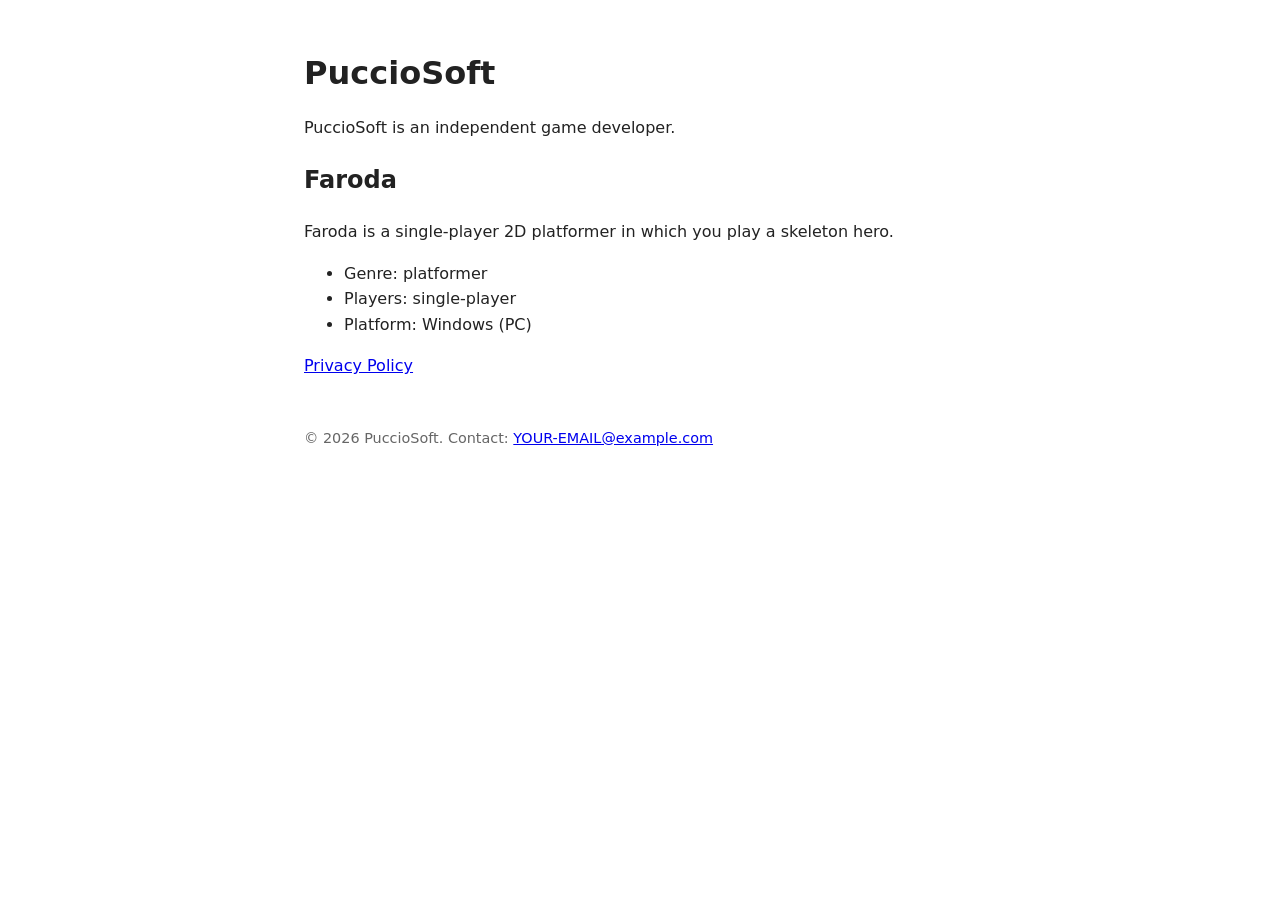
==== index.html @ 3f1264f8 "First commit Test pages" ====
<!doctype html>
<html lang="en">
<head>
<meta charset="utf-8">
<meta name="viewport" content="width=device-width, initial-scale=1">
<title>PuccioSoft – Faroda</title>
<meta name="description" content="Faroda is a single-player platformer by PuccioSoft.">
<style>
  body { font-family: system-ui, sans-serif; max-width: 42rem; margin: 3rem auto; padding: 0 1rem; line-height: 1.6; color: #222; }
  h1 { margin-bottom: .2rem; }
  footer { margin-top: 3rem; font-size: .9rem; color: #666; }
</style>
</head>
<body>
  <h1>PuccioSoft</h1>
  <p>PuccioSoft is an independent game developer.</p>

  <h2>Faroda</h2>
  <p>
    Faroda is a single-player 2D platformer in which you play a skeleton hero.
    <!-- Replace this with your own short description of the game. -->
  </p>
  <ul>
    <li>Genre: platformer</li>
    <li>Players: single-player</li>
    <li>Platform: Windows (PC)</li>
  </ul>

  <p><a href="privacy.html">Privacy Policy</a></p>

  <footer>
    &copy; 2026 PuccioSoft. Contact: <a href="mailto:YOUR-EMAIL@example.com">YOUR-EMAIL@example.com</a>
  </footer>
</body>
</html>
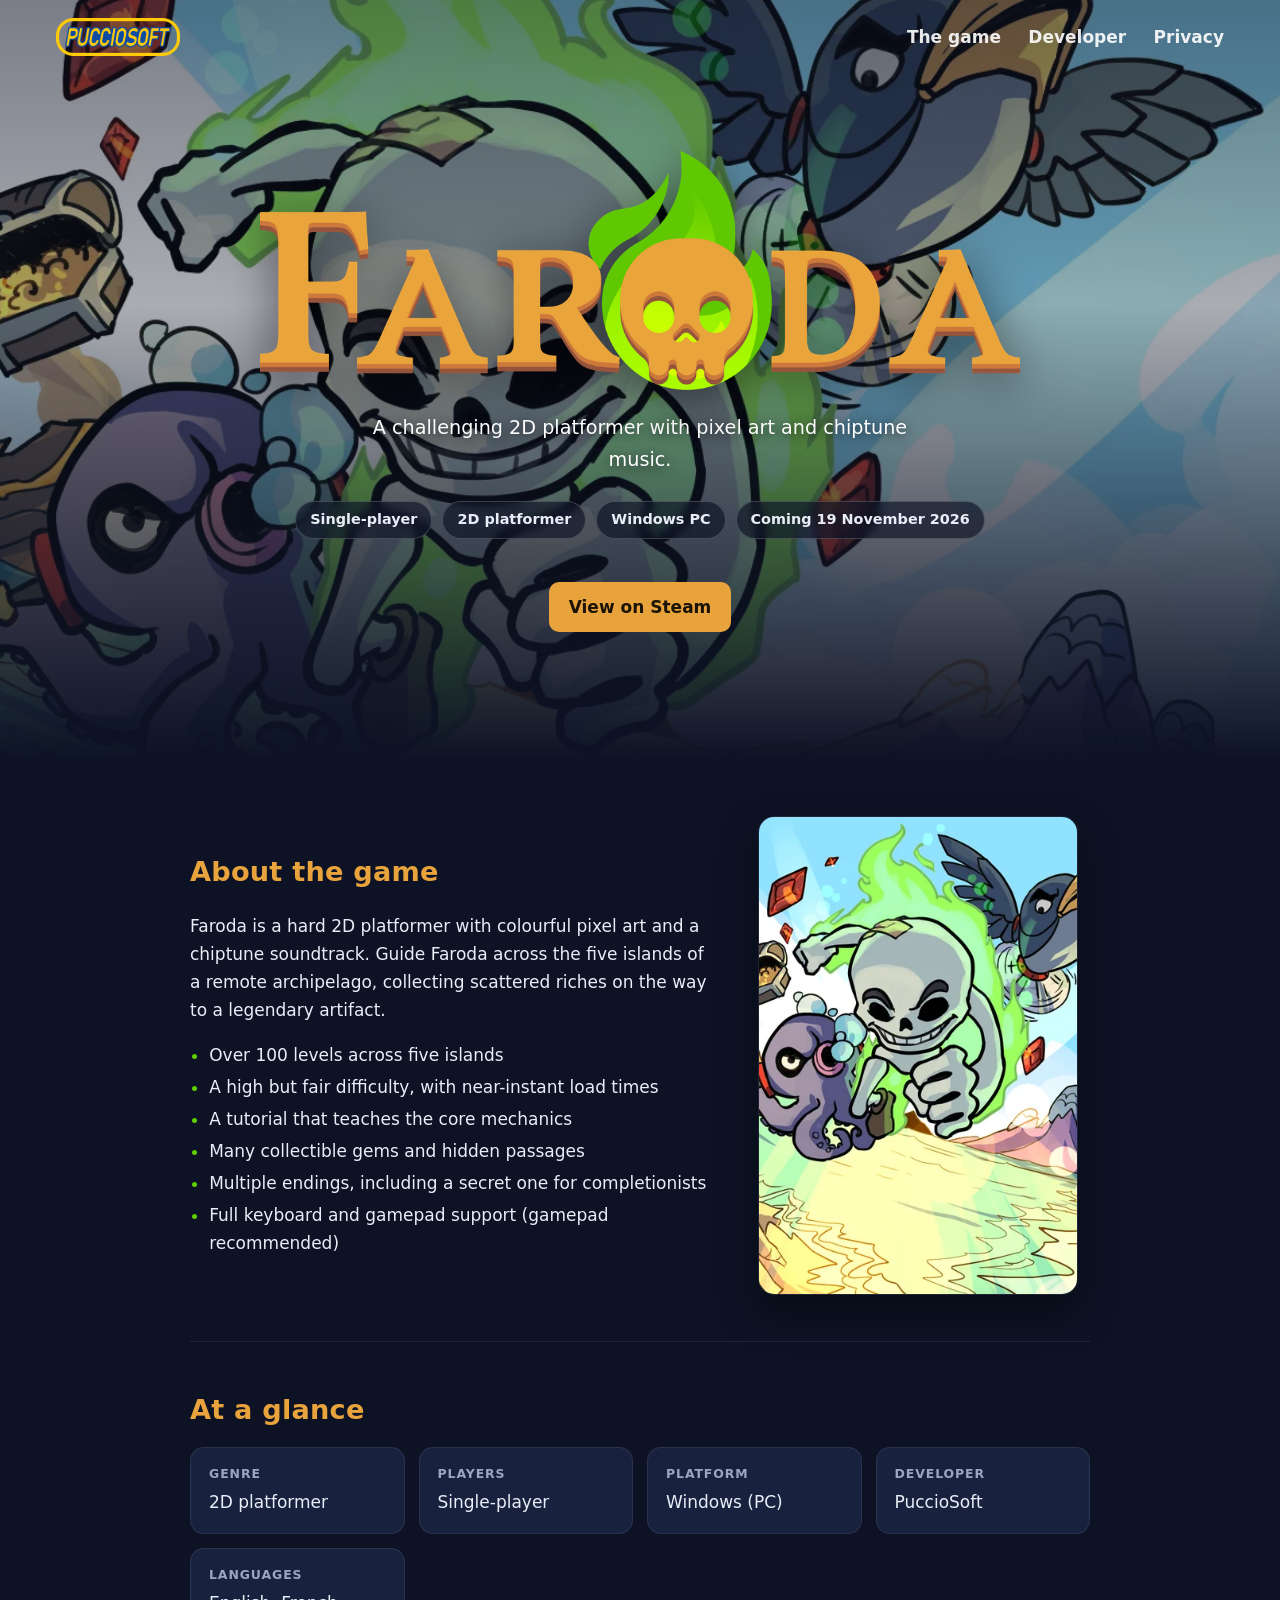
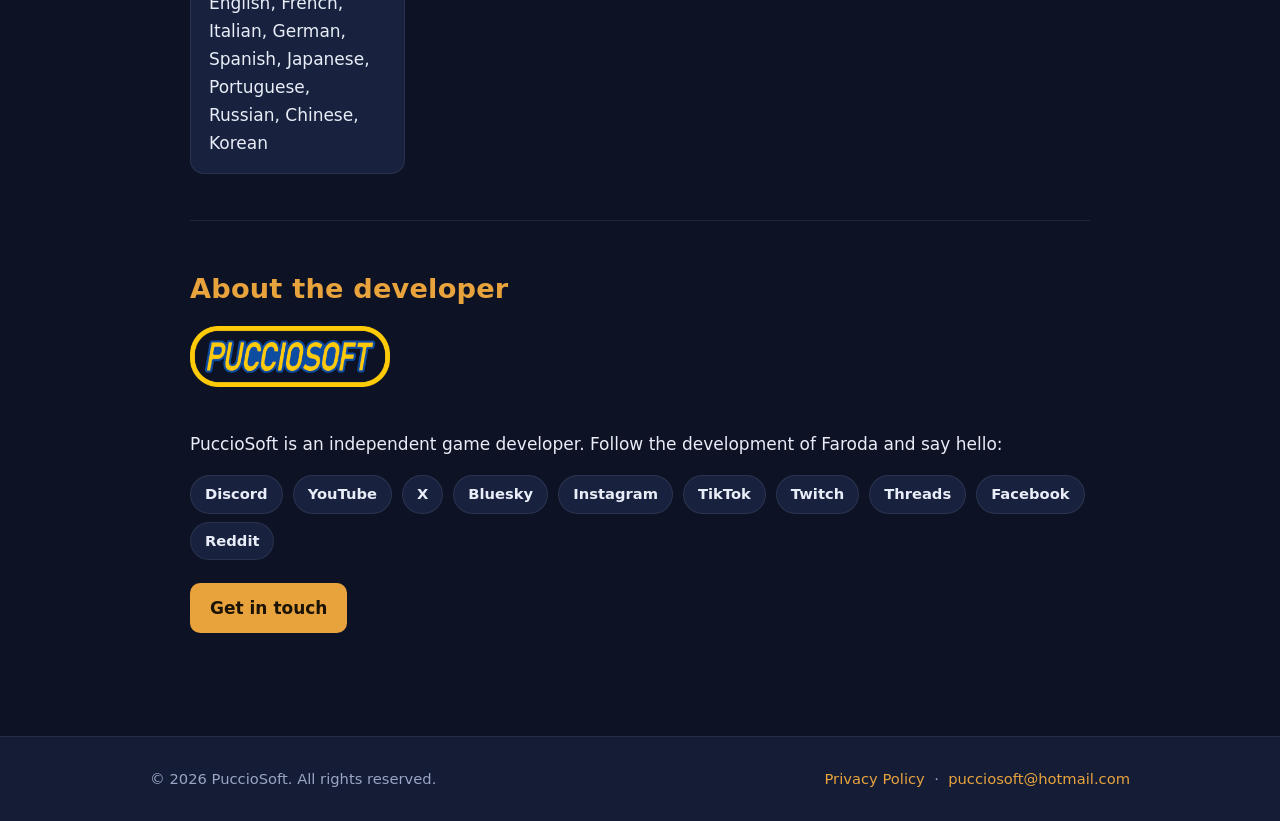
==== commit 6f6c8170: "Add files via upload" ====
--- a/index.html
+++ b/index.html
@@ -3,33 +3,103 @@
 <head>
 <meta charset="utf-8">
 <meta name="viewport" content="width=device-width, initial-scale=1">
-<title>PuccioSoft – Faroda</title>
-<meta name="description" content="Faroda is a single-player platformer by PuccioSoft.">
-<style>
-  body { font-family: system-ui, sans-serif; max-width: 42rem; margin: 3rem auto; padding: 0 1rem; line-height: 1.6; color: #222; }
-  h1 { margin-bottom: .2rem; }
-  footer { margin-top: 3rem; font-size: .9rem; color: #666; }
-</style>
+<title>Faroda – a challenging 2D platformer by PuccioSoft</title>
+<meta name="description" content="Faroda is a challenging single-player 2D platformer with pixel art and chiptune music, set across five islands and over 100 levels. Developed by PuccioSoft.">
+<meta property="og:title" content="Faroda – PuccioSoft">
+<meta property="og:description" content="A challenging 2D platformer with pixel art and chiptune music: five islands, over 100 levels.">
+<meta property="og:image" content="assets/hero.webp">
+<link rel="icon" type="image/png" href="assets/favicon.png">
+<link rel="stylesheet" href="style.css">
 </head>
 <body>
-  <h1>PuccioSoft</h1>
-  <p>PuccioSoft is an independent game developer.</p>
 
-  <h2>Faroda</h2>
-  <p>
-    Faroda is a single-player 2D platformer in which you play a skeleton hero.
-    <!-- Replace this with your own short description of the game. -->
-  </p>
-  <ul>
-    <li>Genre: platformer</li>
-    <li>Players: single-player</li>
-    <li>Platform: Windows (PC)</li>
-  </ul>
+<header class="nav">
+  <a href="index.html" aria-label="PuccioSoft home"><img src="assets/pucciosoft.png" alt="PuccioSoft"></a>
+  <nav>
+    <a class="link" href="#about">The game</a>
+    <a class="link" href="#developer">Developer</a>
+    <a class="link" href="privacy.html">Privacy</a>
+  </nav>
+</header>
 
-  <p><a href="privacy.html">Privacy Policy</a></p>
+<div class="hero">
+  <div>
+    <img class="title" src="assets/faroda-title.png" alt="Faroda">
+    <p class="tag">A challenging 2D platformer with pixel art and chiptune music.</p>
+    <div class="badges">
+      <span class="badge">Single-player</span>
+      <span class="badge">2D platformer</span>
+      <span class="badge">Windows PC</span>
+      <span class="badge">Coming 19 November 2026</span>
+    </div>
+    <p><a class="btn" href="https://store.steampowered.com/app/3585880/Faroda/" rel="noopener">View on Steam</a></p>
+  </div>
+</div>
 
-  <footer>
-    &copy; 2026 PuccioSoft. Contact: <a href="mailto:YOUR-EMAIL@example.com">YOUR-EMAIL@example.com</a>
-  </footer>
+<main>
+  <section id="about">
+    <div class="about">
+      <div>
+        <h2>About the game</h2>
+        <p>
+          Faroda is a hard 2D platformer with colourful pixel art and a chiptune soundtrack.
+          Guide Faroda across the five islands of a remote archipelago, collecting scattered
+          riches on the way to a legendary artifact.
+        </p>
+        <ul class="features">
+          <li>Over 100 levels across five islands</li>
+          <li>A high but fair difficulty, with near-instant load times</li>
+          <li>A tutorial that teaches the core mechanics</li>
+          <li>Many collectible gems and hidden passages</li>
+          <li>Multiple endings, including a secret one for completionists</li>
+          <li>Full keyboard and gamepad support (gamepad recommended)</li>
+        </ul>
+      </div>
+      <div class="art"><img src="assets/capsule.webp" alt="Faroda key art" width="400" height="600"></div>
+    </div>
+  </section>
+
+  <section id="info">
+    <h2>At a glance</h2>
+    <ul class="facts">
+      <li><b>Genre</b>2D platformer</li>
+      <li><b>Players</b>Single-player</li>
+      <li><b>Platform</b>Windows (PC)</li>
+      <li><b>Developer</b>PuccioSoft</li>
+      <li><b>Languages</b>English, French, Italian, German, Spanish, Japanese, Portuguese, Russian, Chinese, Korean</li>
+    </ul>
+  </section>
+
+  <section id="developer">
+    <h2>About the developer</h2>
+    <div class="dev">
+      <img src="assets/pucciosoft.png" alt="PuccioSoft logo">
+      <div>
+        <p>PuccioSoft is an independent game developer. Follow the development of Faroda and say hello:</p>
+        <p class="social">
+          <a href="https://discord.gg/2NVw6xbhjH" rel="noopener">Discord</a>
+          <a href="https://www.youtube.com/channel/UCBoAlYwB3bUmK9aGNhIlZdQ" rel="noopener">YouTube</a>
+          <a href="https://x.com/PuccioSoft" rel="noopener">X</a>
+          <a href="https://bsky.app/profile/pucciosoft.bsky.social" rel="noopener">Bluesky</a>
+          <a href="https://www.instagram.com/pucciosoft/" rel="noopener">Instagram</a>
+          <a href="https://www.tiktok.com/@pucciosoft" rel="noopener">TikTok</a>
+          <a href="https://www.twitch.tv/pucciosoft" rel="noopener">Twitch</a>
+          <a href="https://www.threads.net/@pucciosoft" rel="noopener">Threads</a>
+          <a href="https://www.facebook.com/profile.php?id=61581520845115" rel="noopener">Facebook</a>
+          <a href="https://www.reddit.com/r/Faroda/" rel="noopener">Reddit</a>
+        </p>
+        <p><a class="btn" href="mailto:pucciosoft@hotmail.com">Get in touch</a></p>
+      </div>
+    </div>
+  </section>
+</main>
+
+<footer>
+  <div class="row">
+    <span>&copy; 2026 PuccioSoft. All rights reserved.</span>
+    <span><a href="privacy.html">Privacy Policy</a> &nbsp;·&nbsp; <a href="mailto:pucciosoft@hotmail.com">pucciosoft@hotmail.com</a></span>
+  </div>
+</footer>
+
 </body>
 </html>
--- a/style.css
+++ b/style.css
@@ -0,0 +1,70 @@
+:root{
+  --bg:#0d1325; --bg2:#141c36; --card:#18223f; --text:#e9edf7; --muted:#9aa6c4;
+  --gold:#e8a33d; --gold-d:#b9741f; --green:#5fcc00; --line:rgba(255,255,255,.08);
+}
+*{box-sizing:border-box}
+html{scroll-behavior:smooth}
+body{margin:0;background:var(--bg);color:var(--text);
+  font:17px/1.65 system-ui,-apple-system,"Segoe UI",Roboto,Helvetica,Arial,sans-serif}
+a{color:var(--gold);text-decoration:none}
+a:hover{text-decoration:underline}
+img{max-width:100%;height:auto;display:block}
+
+.nav{position:absolute;inset:0 0 auto 0;z-index:5;display:flex;justify-content:space-between;
+  align-items:center;padding:18px clamp(16px,5vw,56px)}
+.nav img{height:38px;width:auto}
+.nav a.link{font-weight:600;color:#fff;opacity:.9;margin-left:22px}
+
+.hero{position:relative;min-height:min(92vh,760px);display:grid;place-items:center;text-align:center;
+  padding:110px 20px 70px;overflow:hidden;isolation:isolate}
+.hero::before{content:"";position:absolute;inset:0;z-index:-2;background:url(assets/hero.webp) center/cover no-repeat;
+  transform:scale(1.04)}
+.hero::after{content:"";position:absolute;inset:0;z-index:-1;
+  background:linear-gradient(180deg,rgba(13,19,37,.55) 0%,rgba(13,19,37,.35) 40%,var(--bg) 100%)}
+.hero .title{width:min(760px,86vw);margin:0 auto;filter:drop-shadow(0 8px 24px rgba(0,0,0,.55))}
+.hero p.tag{margin:22px auto 0;max-width:34rem;font-size:1.2rem;color:#fff;text-shadow:0 2px 12px rgba(0,0,0,.7)}
+.badges{margin-top:26px;display:flex;gap:10px;justify-content:center;flex-wrap:wrap}
+.badge{padding:6px 14px;border-radius:999px;background:rgba(13,19,37,.65);border:1px solid rgba(255,255,255,.18);
+  font-size:.9rem;font-weight:600;backdrop-filter:blur(4px)}
+
+main{max-width:980px;margin:0 auto;padding:10px clamp(18px,5vw,40px) 40px}
+section{padding:46px 0;border-top:1px solid var(--line)}
+section:first-of-type{border-top:0}
+h2{font-size:1.7rem;margin:0 0 14px;color:var(--gold);letter-spacing:.2px}
+.about{display:grid;grid-template-columns:1.5fr 1fr;gap:38px;align-items:center}
+.about .art{border-radius:16px;overflow:hidden;border:1px solid var(--line);box-shadow:0 18px 40px rgba(0,0,0,.45);
+  max-width:320px;justify-self:center}
+.facts{display:grid;grid-template-columns:repeat(auto-fit,minmax(190px,1fr));gap:14px;margin:0;padding:0;list-style:none}
+.facts li{background:var(--card);border:1px solid var(--line);border-radius:14px;padding:16px 18px}
+.facts b{display:block;color:var(--muted);font-size:.78rem;text-transform:uppercase;letter-spacing:.9px;margin-bottom:4px}
+.dev{display:flex;gap:26px;align-items:center;flex-wrap:wrap}
+.dev img{width:200px;border-radius:12px}
+.btn{display:inline-block;margin-top:6px;padding:11px 20px;border-radius:10px;background:var(--gold);color:#1b1305;
+  font-weight:700}
+.btn:hover{background:#f0b252;text-decoration:none}
+
+footer{border-top:1px solid var(--line);background:var(--bg2);padding:30px clamp(18px,5vw,56px);
+  color:var(--muted);font-size:.92rem}
+footer .row{max-width:980px;margin:0 auto;display:flex;justify-content:space-between;gap:16px;flex-wrap:wrap;align-items:center}
+
+/* privacy / text pages */
+.page{max-width:760px;margin:0 auto;padding:110px clamp(18px,5vw,32px) 60px}
+.page h1{font-size:2.1rem;margin:0 0 4px;color:#fff}
+.page .updated{color:var(--muted);margin:0 0 28px}
+.page h2{font-size:1.25rem;margin:30px 0 8px}
+.page p,.page li{color:#d4daea}
+.nav.solid{background:rgba(13,19,37,.92);position:fixed;border-bottom:1px solid var(--line);backdrop-filter:blur(6px)}
+
+@media(max-width:720px){
+  .about{grid-template-columns:1fr}
+  .nav img{height:30px}
+}
+
+.hero p .btn{margin-top:26px}
+.features{margin:14px 0 0;padding-left:1.2rem}
+.features li{margin:4px 0}
+.features li::marker{color:var(--green)}
+.social{display:flex;flex-wrap:wrap;gap:8px 10px;margin:14px 0}
+.social a{padding:6px 14px;border-radius:999px;background:var(--card);border:1px solid var(--line);
+  color:var(--text);font-size:.92rem;font-weight:600}
+.social a:hover{border-color:var(--gold);color:var(--gold);text-decoration:none}
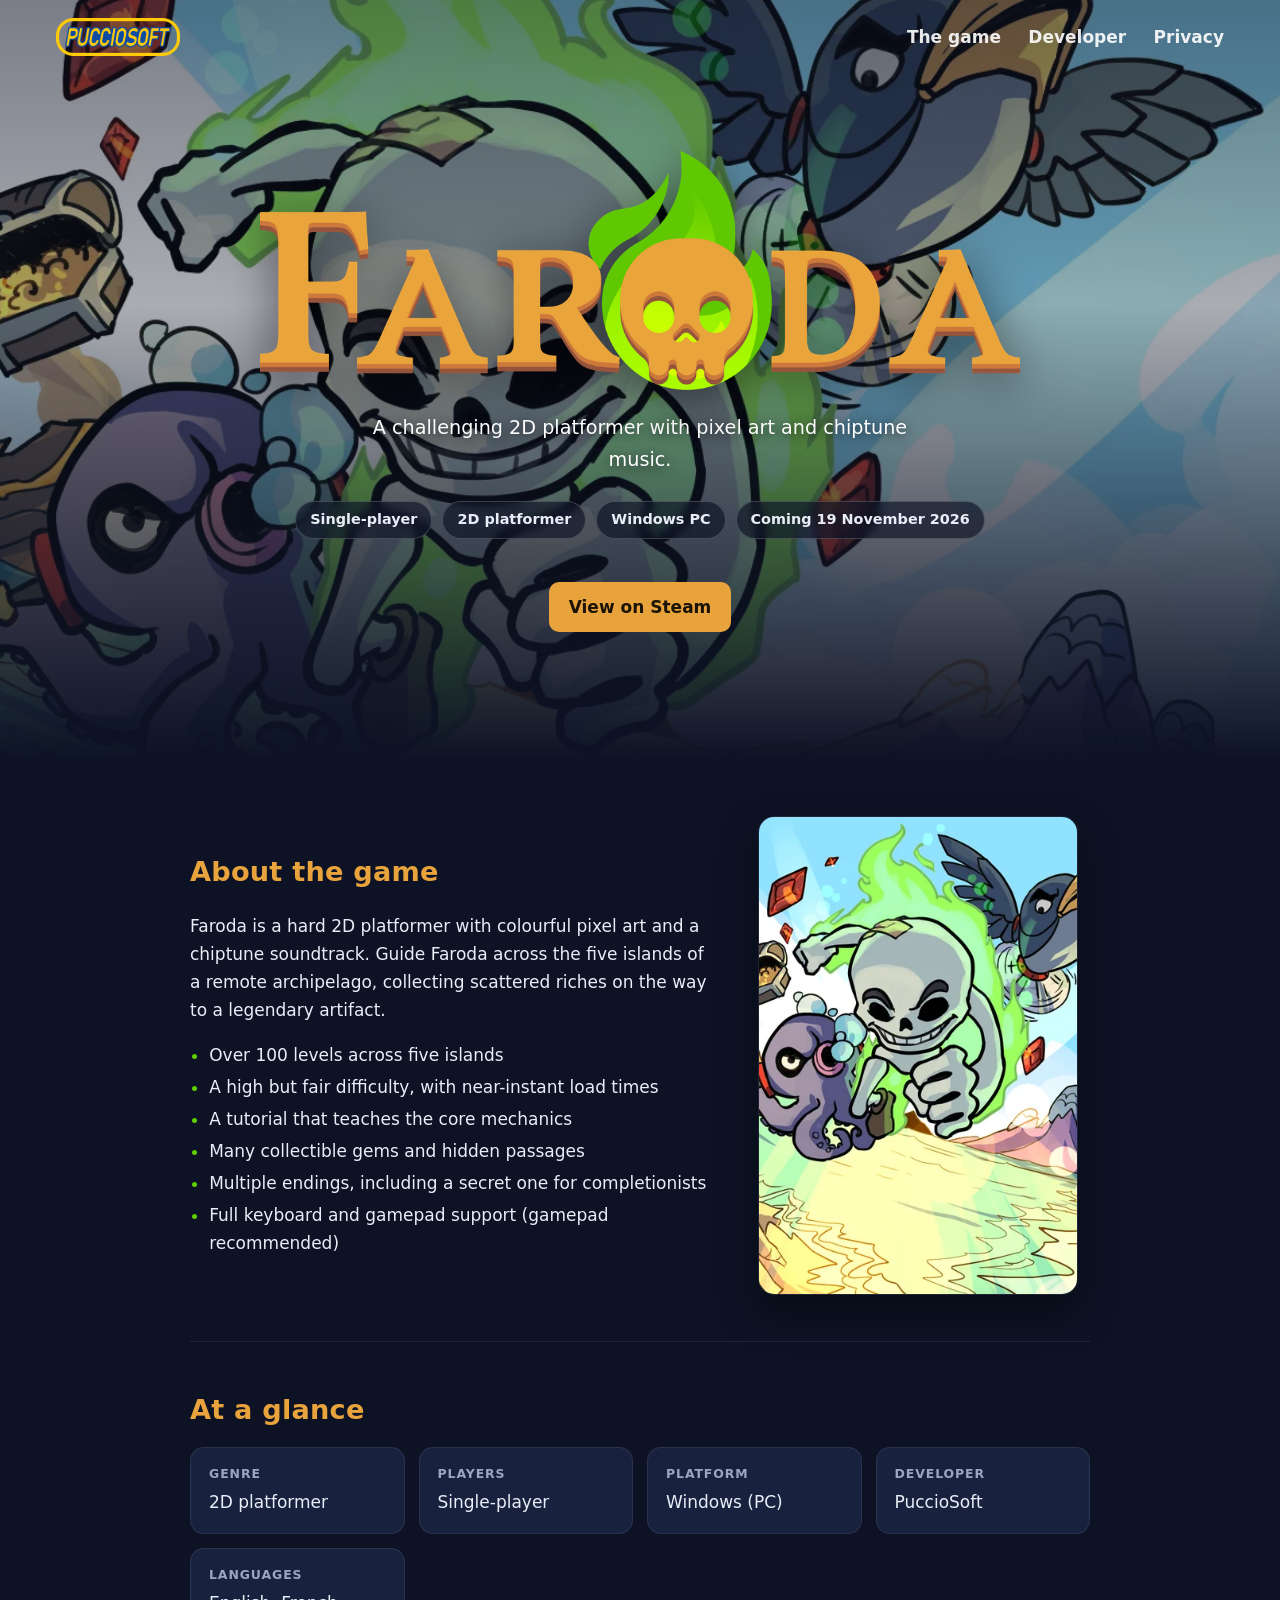
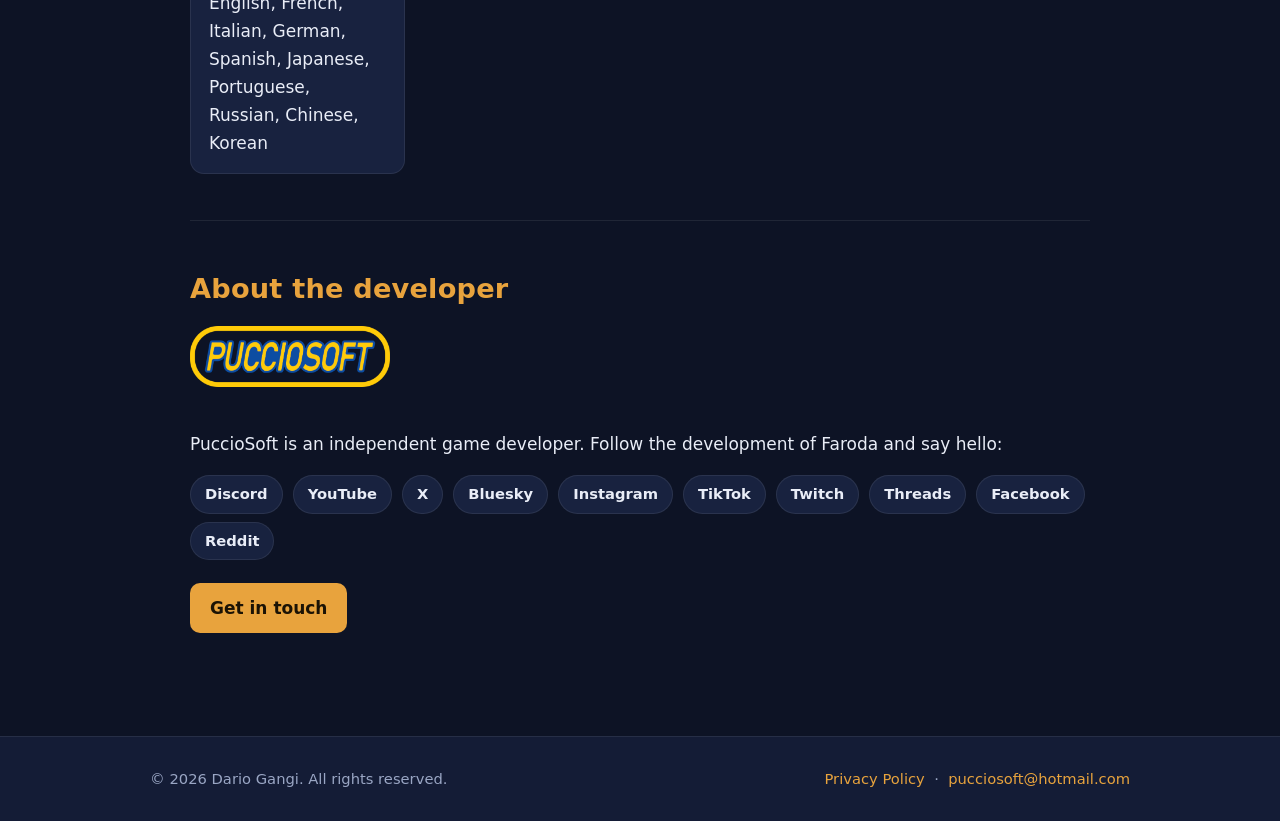
==== commit 4ba0f7a4: "Add files via upload" ====
--- a/index.html
+++ b/index.html
@@ -1,105 +1,105 @@
-<!doctype html>
-<html lang="en">
-<head>
-<meta charset="utf-8">
-<meta name="viewport" content="width=device-width, initial-scale=1">
-<title>Faroda – a challenging 2D platformer by PuccioSoft</title>
-<meta name="description" content="Faroda is a challenging single-player 2D platformer with pixel art and chiptune music, set across five islands and over 100 levels. Developed by PuccioSoft.">
-<meta property="og:title" content="Faroda – PuccioSoft">
-<meta property="og:description" content="A challenging 2D platformer with pixel art and chiptune music: five islands, over 100 levels.">
-<meta property="og:image" content="assets/hero.webp">
-<link rel="icon" type="image/png" href="assets/favicon.png">
-<link rel="stylesheet" href="style.css">
-</head>
-<body>
-
-<header class="nav">
-  <a href="index.html" aria-label="PuccioSoft home"><img src="assets/pucciosoft.png" alt="PuccioSoft"></a>
-  <nav>
-    <a class="link" href="#about">The game</a>
-    <a class="link" href="#developer">Developer</a>
-    <a class="link" href="privacy.html">Privacy</a>
-  </nav>
-</header>
-
-<div class="hero">
-  <div>
-    <img class="title" src="assets/faroda-title.png" alt="Faroda">
-    <p class="tag">A challenging 2D platformer with pixel art and chiptune music.</p>
-    <div class="badges">
-      <span class="badge">Single-player</span>
-      <span class="badge">2D platformer</span>
-      <span class="badge">Windows PC</span>
-      <span class="badge">Coming 19 November 2026</span>
-    </div>
-    <p><a class="btn" href="https://store.steampowered.com/app/3585880/Faroda/" rel="noopener">View on Steam</a></p>
-  </div>
-</div>
-
-<main>
-  <section id="about">
-    <div class="about">
-      <div>
-        <h2>About the game</h2>
-        <p>
-          Faroda is a hard 2D platformer with colourful pixel art and a chiptune soundtrack.
-          Guide Faroda across the five islands of a remote archipelago, collecting scattered
-          riches on the way to a legendary artifact.
-        </p>
-        <ul class="features">
-          <li>Over 100 levels across five islands</li>
-          <li>A high but fair difficulty, with near-instant load times</li>
-          <li>A tutorial that teaches the core mechanics</li>
-          <li>Many collectible gems and hidden passages</li>
-          <li>Multiple endings, including a secret one for completionists</li>
-          <li>Full keyboard and gamepad support (gamepad recommended)</li>
-        </ul>
-      </div>
-      <div class="art"><img src="assets/capsule.webp" alt="Faroda key art" width="400" height="600"></div>
-    </div>
-  </section>
-
-  <section id="info">
-    <h2>At a glance</h2>
-    <ul class="facts">
-      <li><b>Genre</b>2D platformer</li>
-      <li><b>Players</b>Single-player</li>
-      <li><b>Platform</b>Windows (PC)</li>
-      <li><b>Developer</b>PuccioSoft</li>
-      <li><b>Languages</b>English, French, Italian, German, Spanish, Japanese, Portuguese, Russian, Chinese, Korean</li>
-    </ul>
-  </section>
-
-  <section id="developer">
-    <h2>About the developer</h2>
-    <div class="dev">
-      <img src="assets/pucciosoft.png" alt="PuccioSoft logo">
-      <div>
-        <p>PuccioSoft is an independent game developer. Follow the development of Faroda and say hello:</p>
-        <p class="social">
-          <a href="https://discord.gg/2NVw6xbhjH" rel="noopener">Discord</a>
-          <a href="https://www.youtube.com/channel/UCBoAlYwB3bUmK9aGNhIlZdQ" rel="noopener">YouTube</a>
-          <a href="https://x.com/PuccioSoft" rel="noopener">X</a>
-          <a href="https://bsky.app/profile/pucciosoft.bsky.social" rel="noopener">Bluesky</a>
-          <a href="https://www.instagram.com/pucciosoft/" rel="noopener">Instagram</a>
-          <a href="https://www.tiktok.com/@pucciosoft" rel="noopener">TikTok</a>
-          <a href="https://www.twitch.tv/pucciosoft" rel="noopener">Twitch</a>
-          <a href="https://www.threads.net/@pucciosoft" rel="noopener">Threads</a>
-          <a href="https://www.facebook.com/profile.php?id=61581520845115" rel="noopener">Facebook</a>
-          <a href="https://www.reddit.com/r/Faroda/" rel="noopener">Reddit</a>
-        </p>
-        <p><a class="btn" href="mailto:pucciosoft@hotmail.com">Get in touch</a></p>
-      </div>
-    </div>
-  </section>
-</main>
-
-<footer>
-  <div class="row">
-    <span>&copy; 2026 PuccioSoft. All rights reserved.</span>
-    <span><a href="privacy.html">Privacy Policy</a> &nbsp;·&nbsp; <a href="mailto:pucciosoft@hotmail.com">pucciosoft@hotmail.com</a></span>
-  </div>
-</footer>
-
-</body>
-</html>
+<!doctype html>
+<html lang="en">
+<head>
+<meta charset="utf-8">
+<meta name="viewport" content="width=device-width, initial-scale=1">
+<title>Faroda – a challenging 2D platformer by PuccioSoft</title>
+<meta name="description" content="Faroda is a challenging single-player 2D platformer with pixel art and chiptune music, set across five islands and over 100 levels. Developed by PuccioSoft.">
+<meta property="og:title" content="Faroda – PuccioSoft">
+<meta property="og:description" content="A challenging 2D platformer with pixel art and chiptune music: five islands, over 100 levels.">
+<meta property="og:image" content="assets/hero.webp">
+<link rel="icon" type="image/png" href="assets/favicon.png">
+<link rel="stylesheet" href="style.css">
+</head>
+<body>
+
+<header class="nav">
+  <a href="index.html" aria-label="PuccioSoft home"><img src="assets/pucciosoft.png" alt="PuccioSoft"></a>
+  <nav>
+    <a class="link" href="#about">The game</a>
+    <a class="link" href="#developer">Developer</a>
+    <a class="link" href="privacy.html">Privacy</a>
+  </nav>
+</header>
+
+<div class="hero">
+  <div>
+    <img class="title" src="assets/faroda-title.png" alt="Faroda">
+    <p class="tag">A challenging 2D platformer with pixel art and chiptune music.</p>
+    <div class="badges">
+      <span class="badge">Single-player</span>
+      <span class="badge">2D platformer</span>
+      <span class="badge">Windows PC</span>
+      <span class="badge">Coming 19 November 2026</span>
+    </div>
+    <p><a class="btn" href="https://store.steampowered.com/app/3585880/Faroda/" rel="noopener">View on Steam</a></p>
+  </div>
+</div>
+
+<main>
+  <section id="about">
+    <div class="about">
+      <div>
+        <h2>About the game</h2>
+        <p>
+          Faroda is a hard 2D platformer with colourful pixel art and a chiptune soundtrack.
+          Guide Faroda across the five islands of a remote archipelago, collecting scattered
+          riches on the way to a legendary artifact.
+        </p>
+        <ul class="features">
+          <li>Over 100 levels across five islands</li>
+          <li>A high but fair difficulty, with near-instant load times</li>
+          <li>A tutorial that teaches the core mechanics</li>
+          <li>Many collectible gems and hidden passages</li>
+          <li>Multiple endings, including a secret one for completionists</li>
+          <li>Full keyboard and gamepad support (gamepad recommended)</li>
+        </ul>
+      </div>
+      <div class="art"><img src="assets/capsule.webp" alt="Faroda key art" width="400" height="600"></div>
+    </div>
+  </section>
+
+  <section id="info">
+    <h2>At a glance</h2>
+    <ul class="facts">
+      <li><b>Genre</b>2D platformer</li>
+      <li><b>Players</b>Single-player</li>
+      <li><b>Platform</b>Windows (PC)</li>
+      <li><b>Developer</b>PuccioSoft</li>
+      <li><b>Languages</b>English, French, Italian, German, Spanish, Japanese, Portuguese, Russian, Chinese, Korean</li>
+    </ul>
+  </section>
+
+  <section id="developer">
+    <h2>About the developer</h2>
+    <div class="dev">
+      <img src="assets/pucciosoft.png" alt="PuccioSoft logo">
+      <div>
+        <p>PuccioSoft is an independent game developer. Follow the development of Faroda and say hello:</p>
+        <p class="social">
+          <a href="https://discord.gg/2NVw6xbhjH" rel="noopener">Discord</a>
+          <a href="https://www.youtube.com/channel/UCBoAlYwB3bUmK9aGNhIlZdQ" rel="noopener">YouTube</a>
+          <a href="https://x.com/PuccioSoft" rel="noopener">X</a>
+          <a href="https://bsky.app/profile/pucciosoft.bsky.social" rel="noopener">Bluesky</a>
+          <a href="https://www.instagram.com/pucciosoft/" rel="noopener">Instagram</a>
+          <a href="https://www.tiktok.com/@pucciosoft" rel="noopener">TikTok</a>
+          <a href="https://www.twitch.tv/pucciosoft" rel="noopener">Twitch</a>
+          <a href="https://www.threads.net/@pucciosoft" rel="noopener">Threads</a>
+          <a href="https://www.facebook.com/profile.php?id=61581520845115" rel="noopener">Facebook</a>
+          <a href="https://www.reddit.com/r/Faroda/" rel="noopener">Reddit</a>
+        </p>
+        <p><a class="btn" href="mailto:pucciosoft@hotmail.com">Get in touch</a></p>
+      </div>
+    </div>
+  </section>
+</main>
+
+<footer>
+  <div class="row">
+    <span>&copy; 2026 Dario Gangi. All rights reserved.</span>
+    <span><a href="privacy.html">Privacy Policy</a> &nbsp;·&nbsp; <a href="mailto:pucciosoft@hotmail.com">pucciosoft@hotmail.com</a></span>
+  </div>
+</footer>
+
+</body>
+</html>
--- a/style.css
+++ b/style.css
@@ -1,70 +1,70 @@
-:root{
-  --bg:#0d1325; --bg2:#141c36; --card:#18223f; --text:#e9edf7; --muted:#9aa6c4;
-  --gold:#e8a33d; --gold-d:#b9741f; --green:#5fcc00; --line:rgba(255,255,255,.08);
-}
-*{box-sizing:border-box}
-html{scroll-behavior:smooth}
-body{margin:0;background:var(--bg);color:var(--text);
-  font:17px/1.65 system-ui,-apple-system,"Segoe UI",Roboto,Helvetica,Arial,sans-serif}
-a{color:var(--gold);text-decoration:none}
-a:hover{text-decoration:underline}
-img{max-width:100%;height:auto;display:block}
-
-.nav{position:absolute;inset:0 0 auto 0;z-index:5;display:flex;justify-content:space-between;
-  align-items:center;padding:18px clamp(16px,5vw,56px)}
-.nav img{height:38px;width:auto}
-.nav a.link{font-weight:600;color:#fff;opacity:.9;margin-left:22px}
-
-.hero{position:relative;min-height:min(92vh,760px);display:grid;place-items:center;text-align:center;
-  padding:110px 20px 70px;overflow:hidden;isolation:isolate}
-.hero::before{content:"";position:absolute;inset:0;z-index:-2;background:url(assets/hero.webp) center/cover no-repeat;
-  transform:scale(1.04)}
-.hero::after{content:"";position:absolute;inset:0;z-index:-1;
-  background:linear-gradient(180deg,rgba(13,19,37,.55) 0%,rgba(13,19,37,.35) 40%,var(--bg) 100%)}
-.hero .title{width:min(760px,86vw);margin:0 auto;filter:drop-shadow(0 8px 24px rgba(0,0,0,.55))}
-.hero p.tag{margin:22px auto 0;max-width:34rem;font-size:1.2rem;color:#fff;text-shadow:0 2px 12px rgba(0,0,0,.7)}
-.badges{margin-top:26px;display:flex;gap:10px;justify-content:center;flex-wrap:wrap}
-.badge{padding:6px 14px;border-radius:999px;background:rgba(13,19,37,.65);border:1px solid rgba(255,255,255,.18);
-  font-size:.9rem;font-weight:600;backdrop-filter:blur(4px)}
-
-main{max-width:980px;margin:0 auto;padding:10px clamp(18px,5vw,40px) 40px}
-section{padding:46px 0;border-top:1px solid var(--line)}
-section:first-of-type{border-top:0}
-h2{font-size:1.7rem;margin:0 0 14px;color:var(--gold);letter-spacing:.2px}
-.about{display:grid;grid-template-columns:1.5fr 1fr;gap:38px;align-items:center}
-.about .art{border-radius:16px;overflow:hidden;border:1px solid var(--line);box-shadow:0 18px 40px rgba(0,0,0,.45);
-  max-width:320px;justify-self:center}
-.facts{display:grid;grid-template-columns:repeat(auto-fit,minmax(190px,1fr));gap:14px;margin:0;padding:0;list-style:none}
-.facts li{background:var(--card);border:1px solid var(--line);border-radius:14px;padding:16px 18px}
-.facts b{display:block;color:var(--muted);font-size:.78rem;text-transform:uppercase;letter-spacing:.9px;margin-bottom:4px}
-.dev{display:flex;gap:26px;align-items:center;flex-wrap:wrap}
-.dev img{width:200px;border-radius:12px}
-.btn{display:inline-block;margin-top:6px;padding:11px 20px;border-radius:10px;background:var(--gold);color:#1b1305;
-  font-weight:700}
-.btn:hover{background:#f0b252;text-decoration:none}
-
-footer{border-top:1px solid var(--line);background:var(--bg2);padding:30px clamp(18px,5vw,56px);
-  color:var(--muted);font-size:.92rem}
-footer .row{max-width:980px;margin:0 auto;display:flex;justify-content:space-between;gap:16px;flex-wrap:wrap;align-items:center}
-
-/* privacy / text pages */
-.page{max-width:760px;margin:0 auto;padding:110px clamp(18px,5vw,32px) 60px}
-.page h1{font-size:2.1rem;margin:0 0 4px;color:#fff}
-.page .updated{color:var(--muted);margin:0 0 28px}
-.page h2{font-size:1.25rem;margin:30px 0 8px}
-.page p,.page li{color:#d4daea}
-.nav.solid{background:rgba(13,19,37,.92);position:fixed;border-bottom:1px solid var(--line);backdrop-filter:blur(6px)}
-
-@media(max-width:720px){
-  .about{grid-template-columns:1fr}
-  .nav img{height:30px}
-}
-
-.hero p .btn{margin-top:26px}
-.features{margin:14px 0 0;padding-left:1.2rem}
-.features li{margin:4px 0}
-.features li::marker{color:var(--green)}
-.social{display:flex;flex-wrap:wrap;gap:8px 10px;margin:14px 0}
-.social a{padding:6px 14px;border-radius:999px;background:var(--card);border:1px solid var(--line);
-  color:var(--text);font-size:.92rem;font-weight:600}
-.social a:hover{border-color:var(--gold);color:var(--gold);text-decoration:none}
+:root{
+  --bg:#0d1325; --bg2:#141c36; --card:#18223f; --text:#e9edf7; --muted:#9aa6c4;
+  --gold:#e8a33d; --gold-d:#b9741f; --green:#5fcc00; --line:rgba(255,255,255,.08);
+}
+*{box-sizing:border-box}
+html{scroll-behavior:smooth}
+body{margin:0;background:var(--bg);color:var(--text);
+  font:17px/1.65 system-ui,-apple-system,"Segoe UI",Roboto,Helvetica,Arial,sans-serif}
+a{color:var(--gold);text-decoration:none}
+a:hover{text-decoration:underline}
+img{max-width:100%;height:auto;display:block}
+
+.nav{position:absolute;inset:0 0 auto 0;z-index:5;display:flex;justify-content:space-between;
+  align-items:center;padding:18px clamp(16px,5vw,56px)}
+.nav img{height:38px;width:auto}
+.nav a.link{font-weight:600;color:#fff;opacity:.9;margin-left:22px}
+
+.hero{position:relative;min-height:min(92vh,760px);display:grid;place-items:center;text-align:center;
+  padding:110px 20px 70px;overflow:hidden;isolation:isolate}
+.hero::before{content:"";position:absolute;inset:0;z-index:-2;background:url(assets/hero.webp) center/cover no-repeat;
+  transform:scale(1.04)}
+.hero::after{content:"";position:absolute;inset:0;z-index:-1;
+  background:linear-gradient(180deg,rgba(13,19,37,.55) 0%,rgba(13,19,37,.35) 40%,var(--bg) 100%)}
+.hero .title{width:min(760px,86vw);margin:0 auto;filter:drop-shadow(0 8px 24px rgba(0,0,0,.55))}
+.hero p.tag{margin:22px auto 0;max-width:34rem;font-size:1.2rem;color:#fff;text-shadow:0 2px 12px rgba(0,0,0,.7)}
+.badges{margin-top:26px;display:flex;gap:10px;justify-content:center;flex-wrap:wrap}
+.badge{padding:6px 14px;border-radius:999px;background:rgba(13,19,37,.65);border:1px solid rgba(255,255,255,.18);
+  font-size:.9rem;font-weight:600;backdrop-filter:blur(4px)}
+
+main{max-width:980px;margin:0 auto;padding:10px clamp(18px,5vw,40px) 40px}
+section{padding:46px 0;border-top:1px solid var(--line)}
+section:first-of-type{border-top:0}
+h2{font-size:1.7rem;margin:0 0 14px;color:var(--gold);letter-spacing:.2px}
+.about{display:grid;grid-template-columns:1.5fr 1fr;gap:38px;align-items:center}
+.about .art{border-radius:16px;overflow:hidden;border:1px solid var(--line);box-shadow:0 18px 40px rgba(0,0,0,.45);
+  max-width:320px;justify-self:center}
+.facts{display:grid;grid-template-columns:repeat(auto-fit,minmax(190px,1fr));gap:14px;margin:0;padding:0;list-style:none}
+.facts li{background:var(--card);border:1px solid var(--line);border-radius:14px;padding:16px 18px}
+.facts b{display:block;color:var(--muted);font-size:.78rem;text-transform:uppercase;letter-spacing:.9px;margin-bottom:4px}
+.dev{display:flex;gap:26px;align-items:center;flex-wrap:wrap}
+.dev img{width:200px;border-radius:12px}
+.btn{display:inline-block;margin-top:6px;padding:11px 20px;border-radius:10px;background:var(--gold);color:#1b1305;
+  font-weight:700}
+.btn:hover{background:#f0b252;text-decoration:none}
+
+footer{border-top:1px solid var(--line);background:var(--bg2);padding:30px clamp(18px,5vw,56px);
+  color:var(--muted);font-size:.92rem}
+footer .row{max-width:980px;margin:0 auto;display:flex;justify-content:space-between;gap:16px;flex-wrap:wrap;align-items:center}
+
+/* privacy / text pages */
+.page{max-width:760px;margin:0 auto;padding:110px clamp(18px,5vw,32px) 60px}
+.page h1{font-size:2.1rem;margin:0 0 4px;color:#fff}
+.page .updated{color:var(--muted);margin:0 0 28px}
+.page h2{font-size:1.25rem;margin:30px 0 8px}
+.page p,.page li{color:#d4daea}
+.nav.solid{background:rgba(13,19,37,.92);position:fixed;border-bottom:1px solid var(--line);backdrop-filter:blur(6px)}
+
+@media(max-width:720px){
+  .about{grid-template-columns:1fr}
+  .nav img{height:30px}
+}
+
+.hero p .btn{margin-top:26px}
+.features{margin:14px 0 0;padding-left:1.2rem}
+.features li{margin:4px 0}
+.features li::marker{color:var(--green)}
+.social{display:flex;flex-wrap:wrap;gap:8px 10px;margin:14px 0}
+.social a{padding:6px 14px;border-radius:999px;background:var(--card);border:1px solid var(--line);
+  color:var(--text);font-size:.92rem;font-weight:600}
+.social a:hover{border-color:var(--gold);color:var(--gold);text-decoration:none}
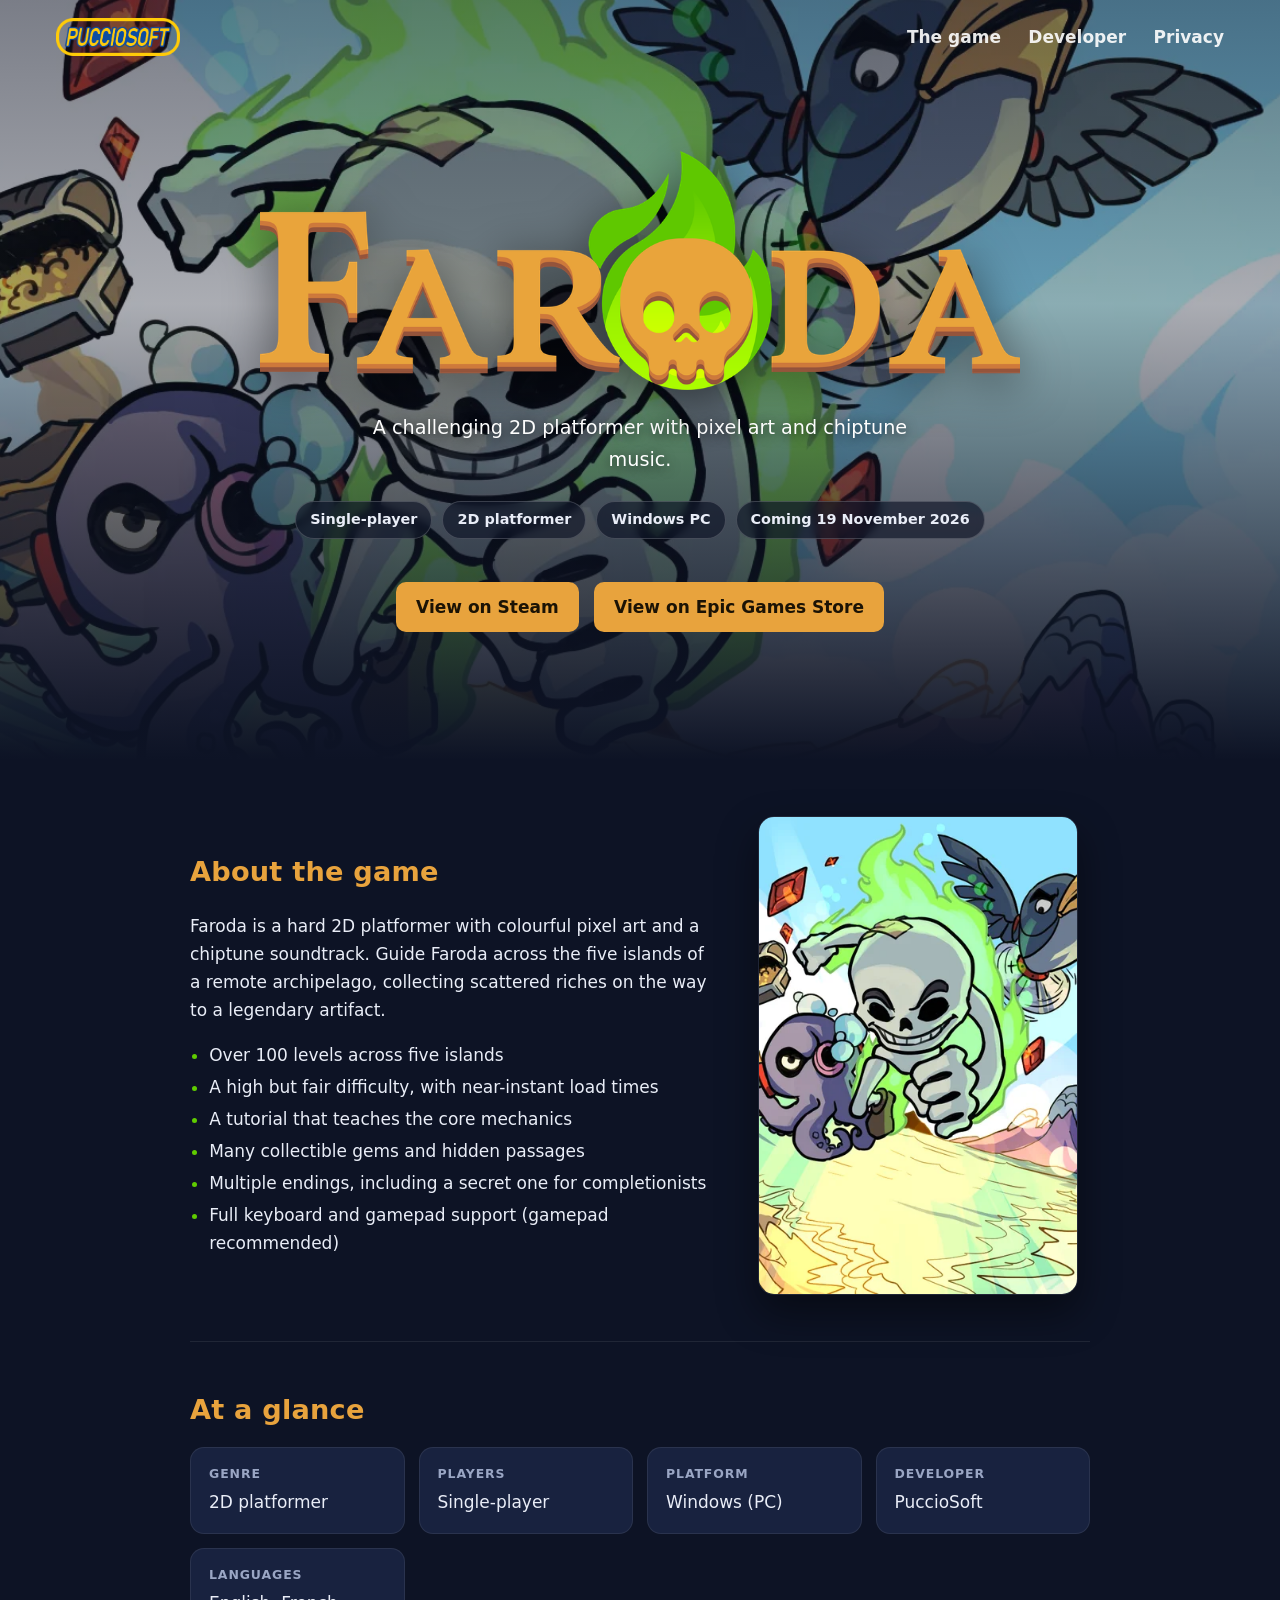
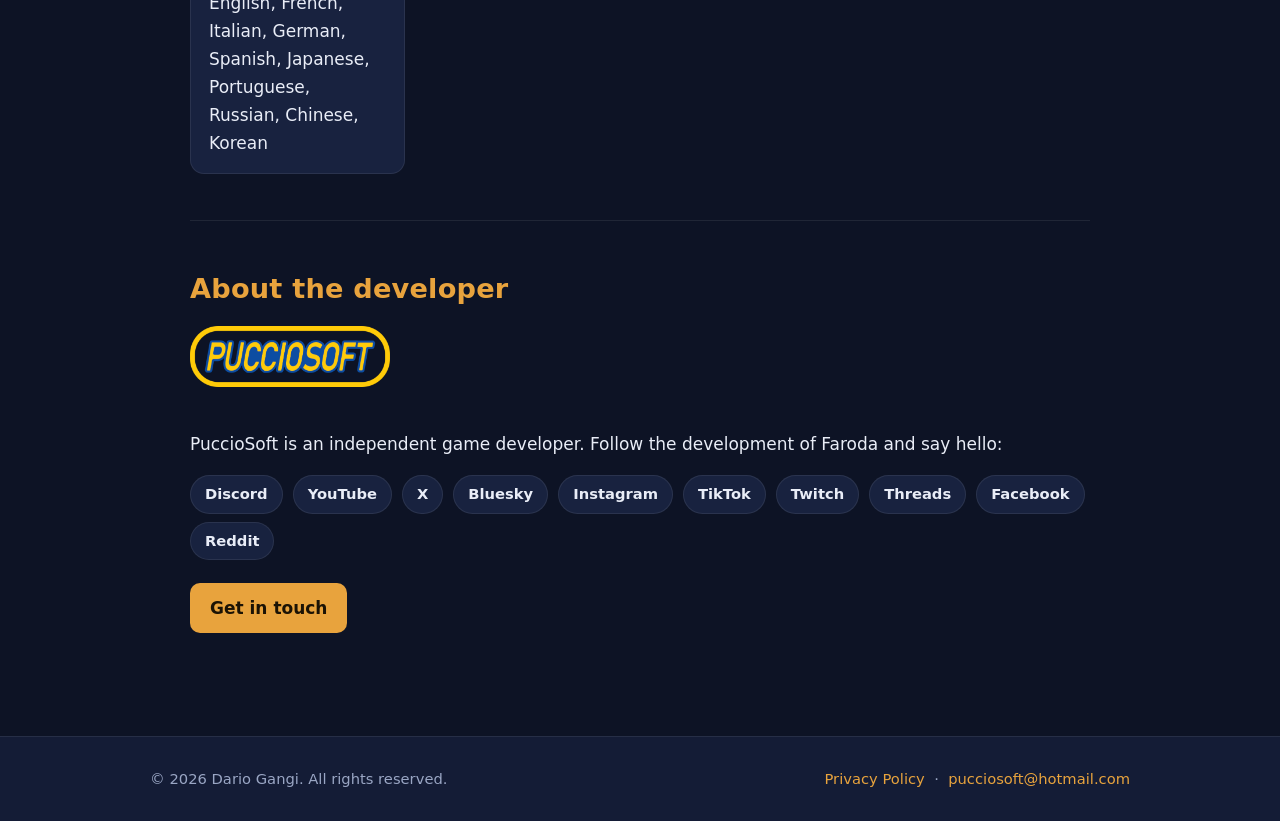
==== commit 75d052fb: "Add files via upload" ====
--- a/index.html
+++ b/index.html
@@ -32,7 +32,10 @@
       <span class="badge">Windows PC</span>
       <span class="badge">Coming 19 November 2026</span>
     </div>
-    <p><a class="btn" href="https://store.steampowered.com/app/3585880/Faroda/" rel="noopener">View on Steam</a></p>
+    <p>
+      <a class="btn" href="https://store.steampowered.com/app/3585880/Faroda/" rel="noopener">View on Steam</a>
+      <a class="btn" href="https://store.epicgames.com/p/faroda-64c557" rel="noopener">View on Epic Games Store</a>
+    </p>
   </div>
 </div>
 
--- a/style.css
+++ b/style.css
@@ -60,7 +60,7 @@
   .nav img{height:30px}
 }
 
-.hero p .btn{margin-top:26px}
+.hero p .btn{margin:26px 5px 0}
 .features{margin:14px 0 0;padding-left:1.2rem}
 .features li{margin:4px 0}
 .features li::marker{color:var(--green)}
